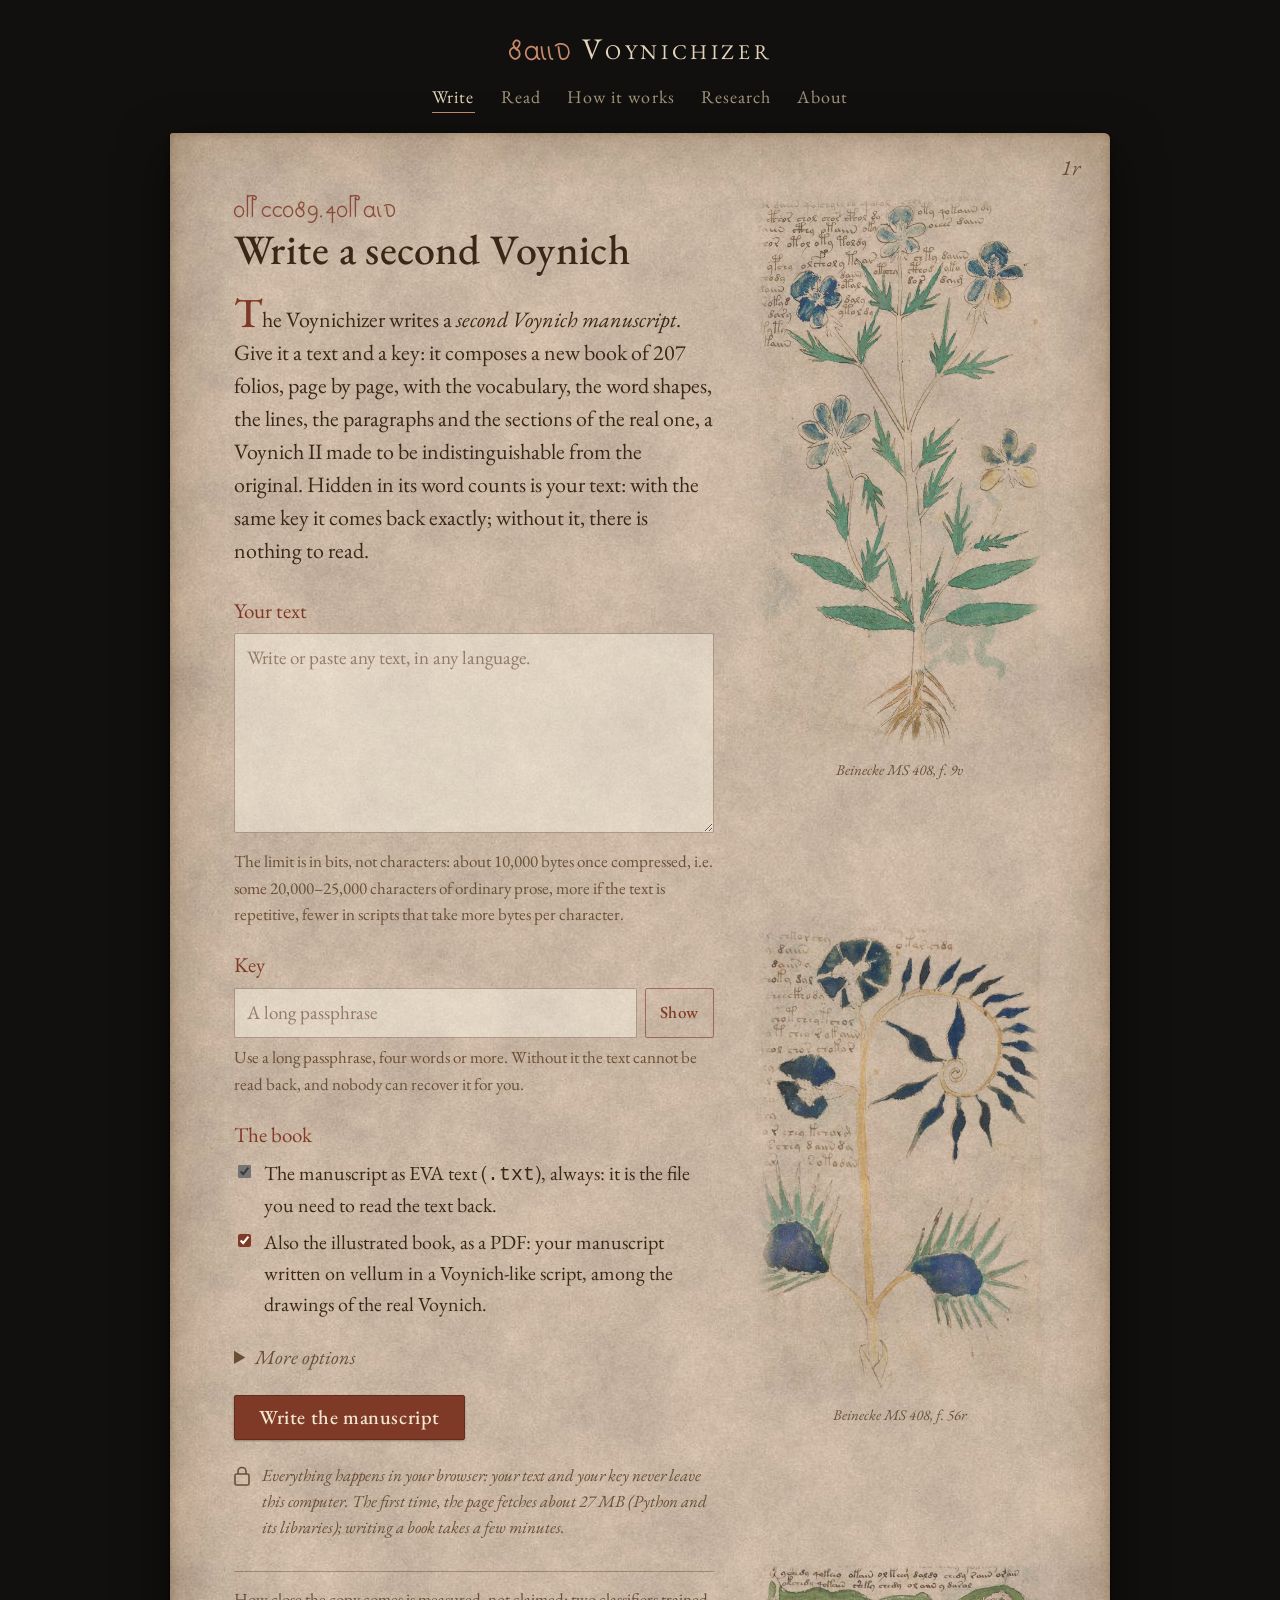
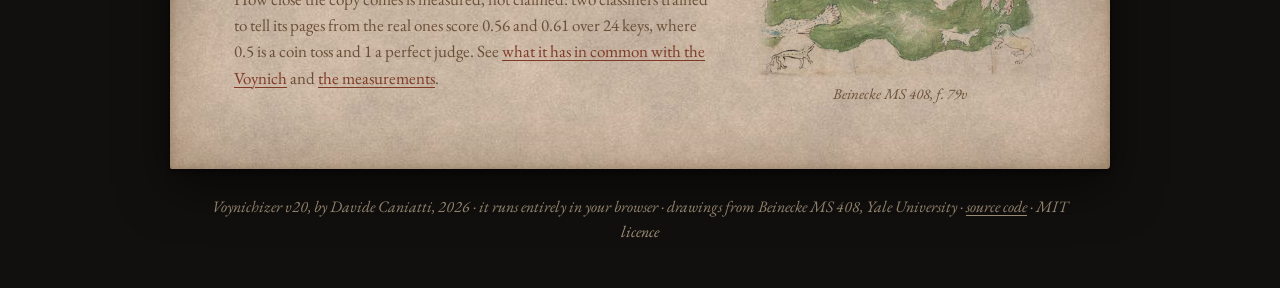
==== index.html @ 01b0e53f "Illustrated book: folios composed on vellum with the drawings of the real Voynich (153 cleaned drawi" ====
<!doctype html>
<html lang="en">
<head>
<meta charset="utf-8">
<meta name="viewport" content="width=device-width, initial-scale=1">
<title>Voynichizer · Write a second Voynich</title>
<meta name="description" content="Hide any text inside a Voynich-like manuscript, and read it back with the key. Runs entirely in your browser.">
<link rel="stylesheet" href="css/site.css">
<link rel="preload" href="engine/v20/VoynichizzatoreEVA.ttf" as="font" type="font/ttf" crossorigin>
<script type="module" src="js/write.js"></script>
</head>
<body>
<header class="masthead" id="top">
  <a class="title" href="./"><span class="mark" aria-hidden="true">daiin</span>Voynichizer</a>
  <nav aria-label="Pages">
    <a href="./" aria-current="page">Write</a><a href="read.html">Read</a><a href="how.html">How it works</a><a href="research.html">Research</a><a href="about.html">About</a>
  </nav>
</header>

<main class="folio">
  <div class="folio-no">1r</div>
  <div class="spread">
    <div class="text">
      <span class="tag" aria-hidden="true">okeeody.qokain</span>
      <h1>Write a second Voynich</h1>
      <p class="lead">The Voynichizer writes a <em>second Voynich manuscript</em>. Give it a text and a key: it composes a
        new book of 207 folios, page by page, with the vocabulary, the word shapes, the lines, the paragraphs and the
        sections of the real one, a Voynich II made to be indistinguishable from the original. Hidden in its word
        counts is your text: with the same key it comes back exactly; without it, there is nothing to read.</p>

      <form id="form" novalidate>
        <div class="field">
          <label for="text">Your text</label>
          <textarea id="text" spellcheck="false" placeholder="Write or paste any text, in any language."></textarea>
          <div class="hint" id="text-hint">The limit is in bits, not characters: about 10,000 bytes once compressed, i.e. some 20,000–25,000 characters of ordinary prose, more if the text is repetitive, fewer in scripts that take more bytes per character.</div>
        </div>
        <div class="field">
          <label for="key">Key</label>
          <div class="key-row">
            <input id="key" type="password" autocomplete="off" spellcheck="false" placeholder="A long passphrase">
            <button type="button" class="btn secondary small" id="show-key" aria-pressed="false">Show</button>
          </div>
          <div class="hint" id="key-hint">Use a long passphrase, four words or more. Without it the text cannot be read
            back, and nobody can recover it for you.</div>
        </div>
        <div class="field">
          <span class="label">The book</span>
          <label class="check"><input type="checkbox" checked disabled>
            <span>The manuscript as EVA text (<code>.txt</code>), always: it is the file you need to read the text back.</span></label>
          <label class="check"><input type="checkbox" id="want-pdf" checked>
            <span>Also the illustrated book, as a PDF: your manuscript written on vellum in a Voynich-like script,
              among the drawings of the real Voynich.</span></label>
        </div>
        <details>
          <summary>More options</summary>
          <label class="check"><input type="checkbox" id="empty">
            <span>A book with no message (the text is ignored). It cannot be told apart from a book that carries one.</span></label>
        </details>
        <div class="actions"><button class="btn" id="go" type="submit">Write the manuscript</button></div>
        <div class="message error" id="error" role="alert" hidden></div>
        <p class="privacy">
          <svg width="16" height="20" viewBox="0 0 16 20" aria-hidden="true"><rect x="1" y="8" width="14" height="11" rx="1.5" fill="none" stroke="currentColor" stroke-width="1.6"/><path d="M4 8 V5.5 a4 4 0 0 1 8 0 V8" fill="none" stroke="currentColor" stroke-width="1.6"/></svg>
          <span>Everything happens in your browser: your text and your key never leave this computer. The first time,
            the page fetches about 27&nbsp;MB (Python and its libraries); writing a book takes a few minutes.</span>
        </p>
        <p class="note" id="mobile-note" hidden>On a phone this may not work: writing a book needs about 500&nbsp;MB of
          memory. A computer is better.</p>
      </form>

      <section id="scriptorium" class="scriptorium" hidden>
        <div class="desk" id="desk" aria-hidden="true">
          <div class="sheet"><div class="lines"></div><div class="folio-label"></div></div>
          <figure class="desk-real" id="desk-real" hidden><img id="desk-img" alt=""><figcaption id="desk-cap"></figcaption></figure>
        </div>
        <p class="caption" id="caption" aria-live="polite">Sharpening the quill…</p>
        <div class="progress" role="progressbar" aria-label="Progress" aria-valuemin="0" aria-valuemax="100" id="progress"><div id="bar"></div></div>
        <p class="meta" id="meta">&nbsp;</p>
        <div class="actions" style="justify-content:center"><button class="btn secondary small" id="cancel" type="button">Stop</button></div>
      </section>
      <p class="note closing">How close the copy comes is measured, not claimed: two classifiers trained to tell its pages
        from the real ones score 0.56 and 0.61 over 24 keys, where 0.5 is a coin toss and 1 a perfect judge. See <a href="how.html#second">what it has in
        common with the Voynich</a> and <a href="how.html#measures">the measurements</a>.</p>
    </div>
    <div class="side">
      <figure class="illus">
        <img src="img/herbal-f9v.jpg" width="520" height="1000" alt="A plant with blue flowers, from the herbal section of the Voynich manuscript">
        <figcaption>Beinecke MS 408, f. 9v</figcaption>
      </figure>
    </div>
  </div>

  <section id="result" hidden>
    <h2>The manuscript is written</h2>
    <p id="summary"></p>
    <details class="tech">
      <summary>Technical details</summary>
      <div class="table-wrap"><table id="tech-table"></table></div>
    </details>
    <div class="downloads">
      <div class="download">
        <div><strong>The manuscript, in EVA</strong><p class="note">Keep this file: it is the one you need to read the text back. <span id="txt-name"></span></p></div>
        <a class="btn" id="dl-txt" download="voynichizer-manuscript.txt" href="#">Download .txt</a>
      </div>
      <div class="download" id="pdf-row" hidden>
        <div><strong>The illustrated book</strong><p class="note" id="pdf-note">Binding the book…</p></div>
        <a class="btn secondary" id="dl-pdf" download="voynichizer-book.pdf" href="#" hidden>Download PDF</a>
      </div>
    </div>
    <div class="viewer">
      <div class="viewer-bar">
        <div class="nav">
          <button class="btn secondary small" id="prev" type="button" aria-label="Previous folio">‹</button>
          <select id="folio" aria-label="Folio"></select>
          <button class="btn secondary small" id="next" type="button" aria-label="Next folio">›</button>
        </div>
        <div class="toggle" role="group" aria-label="Script">
          <button type="button" id="mode-script" aria-pressed="true">Script</button><button type="button" id="mode-eva" aria-pressed="false">EVA</button>
        </div>
      </div>
      <div class="pair">
        <div class="page" id="page"></div>
        <figure class="real" id="real">
          <a id="real-link" target="_blank" rel="noopener"><img id="real-img" alt=""></a>
          <figcaption id="real-cap"></figcaption>
        </figure>
      </div>
    </div>
    <div class="actions" style="justify-content:center;margin-top:28px"><button class="btn secondary" id="again" type="button">Write another</button></div>
  </section>
</main>

<a class="totop" href="#top" aria-label="Back to the top" hidden>↑</a>
<script src="js/top.js" defer></script>
<script src="js/margins.js" defer></script>

<footer class="colophon">
  Voynichizer v20, by Davide Caniatti, 2026 · it runs entirely in your browser · drawings from Beinecke MS 408, Yale University ·
  <a href="https://github.com/AndreottiVIII/voynichizzatore">source code</a> · MIT licence
</footer>
</body>
</html>
---- css/site.css ----
/* Voynichizer web site: every page is a folio of the Voynich manuscript as the Beinecke photographs show it, a leaf
   of vellum on black, written in brown ink, with a real drawing from the manuscript beside the text.
   The whole look is driven by the tokens below: change them to restyle the site. */
:root {
  --night: #12100e;              /* the black of the photographs */
  --night-text: #e2d3ba;
  --night-muted: #a4947c;
  --vellum: #d8c6ab;             /* fallback under the vellum texture */
  --ink: #3a2717;                /* iron-gall brown, darkened for reading */
  --ink-soft: #6a4f37;
  --ink-faint: rgba(70, 45, 25, .35);
  --red: #7f3a27;                /* the red-brown of the roots and of the marks on f1r */
  --red-deep: #652c1d;
  --green: #4f6a42;
  --blue: #405a6f;
  --field: rgba(255, 249, 236, .42);
  --error: #8e2216;
  --focus: #9a5a1c;
  --parchment: #ddccb0;          /* the sheets of the scribe and of the preview */
  --sheet-ink: #463220;
  --shadow: 0 2px 4px rgba(0, 0, 0, .5), 0 18px 50px rgba(0, 0, 0, .55);
  --text-font: "EB Garamond", "Iowan Old Style", "Palatino Linotype", Palatino, Georgia, serif;
  --mono: ui-monospace, "Cascadia Mono", Consolas, "Liberation Mono", monospace;
  color-scheme: dark;
}

@font-face {
  font-family: "EB Garamond";
  src: url("../fonts/eb-garamond-latin-wght-normal.woff2") format("woff2");
  font-weight: 400 800;
  font-style: normal;
  font-display: swap;
}
@font-face {
  font-family: "EB Garamond";
  src: url("../fonts/eb-garamond-latin-wght-italic.woff2") format("woff2");
  font-weight: 400 800;
  font-style: italic;
  font-display: swap;
}
@font-face {
  font-family: "Voynichizer EVA";
  src: url("../engine/v20/VoynichizzatoreEVA.ttf") format("truetype");
  font-display: block;
}

* { box-sizing: border-box; }
html { -webkit-text-size-adjust: 100%; }
body {
  margin: 0;
  background: var(--night);
  color: var(--night-text);
  font: 20px/1.55 var(--text-font);
}
a { color: var(--red); text-underline-offset: 3px; text-decoration-thickness: 1px; }
a:hover { color: var(--red-deep); }
:focus-visible { outline: 2px solid var(--focus); outline-offset: 2px; }

/* ---------------------------------------------------------------- on the black: title, pages, colophon */
.masthead { max-width: 1000px; margin: 0 auto; padding: 26px 16px 20px; text-align: center; }
.title {
  display: inline-flex;
  align-items: baseline;
  gap: 12px;
  color: var(--night-text);
  text-decoration: none;
  font-size: 30px;
  font-variant-caps: small-caps;
  letter-spacing: .12em;
}
.title:hover { color: #fff3dc; }
.title .mark { font-family: "Voynichizer EVA"; font-variant-caps: normal; letter-spacing: 0; color: #c98a6c; font-size: 28px; }
.masthead nav {
  display: flex;
  flex-wrap: wrap;
  justify-content: center;
  gap: 2px 26px;
  margin-top: 8px;
  font-size: 18px;
  letter-spacing: .06em;
}
.masthead nav a { color: var(--night-muted); text-decoration: none; padding: 2px 0; border-bottom: 1px solid transparent; }
.masthead nav a:hover { color: var(--night-text); }
.masthead nav a[aria-current="page"] { color: var(--night-text); border-bottom-color: #c98a6c; }
.colophon {
  max-width: 900px;
  margin: 0 auto;
  padding: 26px 16px 44px;
  text-align: center;
  color: var(--night-muted);
  font-size: 16px;
  font-style: italic;
}
.colophon a { color: inherit; }

/* ---------------------------------------------------------------- the folio */
.folio {
  position: relative;
  max-width: 940px;
  margin: 0 auto;
  padding: 58px 64px 64px;
  background: url("../img/vellum-tile.jpg") 0 0 / 900px 900px repeat, var(--vellum);
  color: var(--ink);
  border-radius: 3px 6px 4px 2px;
  box-shadow: inset 0 0 70px rgba(95, 62, 30, .38), inset 0 0 8px rgba(95, 62, 30, .35), var(--shadow);
}
.folio-no {                       /* the folio number, top right, as in the manuscript */
  position: absolute;
  right: 30px;
  top: 18px;
  font-size: 22px;
  font-style: italic;
  color: var(--ink-soft);
}
.spread { display: grid; grid-template-columns: minmax(0, 1fr) 36%; gap: 8px 40px; align-items: start; }
.spread.narrow { grid-template-columns: minmax(0, 1fr) 26%; }
.side { display: flex; flex-direction: column; align-items: center; justify-content: space-between; gap: 34px; align-self: stretch; }
.side .illus { width: 100%; }
.spread > .text { min-width: 0; }
.illus { margin: 0; text-align: center; }
.illus img { width: 100%; height: auto; display: block; mix-blend-mode: multiply; }
.illus figcaption { margin-top: 4px; font-size: 15px; font-style: italic; color: var(--ink-soft); }

/* ---------------------------------------------------------------- writing on the folio */
.tag {                           /* a Voynich-like label above the title, as next to the drawings */
  display: block;
  margin-bottom: 2px;
  font-family: "Voynichizer EVA";
  font-size: 22px;
  color: var(--red);
  opacity: .85;
}
h1 { margin: 0 0 18px; font-size: 42px; line-height: 1.1; font-weight: 500; color: var(--ink); letter-spacing: .01em; }
h2 { margin: 36px 0 10px; font-size: 26px; font-weight: 500; color: var(--red); }
h3 { margin: 24px 0 6px; font-size: 21px; font-weight: 600; color: var(--ink); }
p { margin: 0 0 14px; }
.lead { font-size: 22px; line-height: 1.5; margin-bottom: 28px; }
.lead::first-letter { font-size: 1.9em; line-height: 1; color: var(--red); font-weight: 500; }
.note { font-size: 17px; color: var(--ink-soft); }
.prose ul { padding-left: 1.2em; }
.prose li { margin-bottom: 6px; }
.prose li::marker { color: var(--red); }
.prose table { border-collapse: collapse; width: 100%; font-size: 18px; margin: 12px 0 22px; }
.prose th, .prose td { border-bottom: 1px solid var(--ink-faint); padding: 7px 8px; text-align: left; vertical-align: top; }
.prose th { color: var(--red); font-weight: 500; }
.prose code { font-family: var(--mono); font-size: .8em; background: var(--field); padding: 1px 5px; border-radius: 2px; }

/* ---------------------------------------------------------------- forms, written in the same ink */
.field { margin-bottom: 22px; }
.field > label, .field > .label { display: block; margin-bottom: 6px; font-size: 21px; color: var(--red); }
textarea, input[type="text"], input[type="password"], select {
  width: 100%;
  font: 19px/1.5 var(--text-font);
  color: var(--ink);
  background: var(--field);
  border: 1px solid var(--ink-faint);
  border-radius: 2px;
  padding: 10px 12px;
}
textarea::placeholder, input::placeholder { color: rgba(90, 64, 42, .6); }
textarea:focus, input:focus, select:focus { outline: 2px solid rgba(154, 90, 28, .45); outline-offset: 0; border-color: var(--focus); }
textarea { min-height: 200px; resize: vertical; }
.hint { font-size: 17px; color: var(--ink-soft); margin-top: 6px; }
.hint.bad { color: var(--error); }
.key-row { display: flex; gap: 8px; }
.key-row input { flex: 1; min-width: 0; }
.check, .field > label.check {
  display: flex;
  gap: 10px;
  align-items: flex-start;
  margin: 6px 0;
  font-size: inherit;
  color: var(--ink);
}
.check input { margin-top: 7px; accent-color: var(--red); }
details { margin: 4px 0 22px; }
summary { cursor: pointer; color: var(--ink-soft); font-style: italic; }

.btn {
  display: inline-flex;
  align-items: center;
  justify-content: center;
  gap: 8px;
  padding: 11px 24px 12px;
  font: 500 20px/1 var(--text-font);
  letter-spacing: .03em;
  color: #f4e8d3;
  background: var(--red);
  border: 1px solid var(--red-deep);
  border-radius: 2px;
  box-shadow: 0 1px 2px rgba(50, 20, 5, .35);
  cursor: pointer;
  text-decoration: none;
}
.btn:hover { color: #fff6e6; background: var(--red-deep); }
.btn.secondary { color: var(--red); background: transparent; border-color: rgba(127, 58, 39, .6); box-shadow: none; }
.btn.secondary:hover { background: rgba(127, 58, 39, .08); color: var(--red-deep); }
.btn.small { padding: 7px 14px 8px; font-size: 17px; }
.btn:disabled { opacity: .5; cursor: not-allowed; }
.actions { display: flex; flex-wrap: wrap; gap: 14px; align-items: center; margin-top: 10px; }

.message { padding: 10px 14px; margin: 18px 0; border-left: 3px solid currentColor; background: rgba(255, 240, 230, .45); }
.message.error { color: var(--error); }
.privacy { display: flex; gap: 12px; align-items: flex-start; font-size: 17px; color: var(--ink-soft); margin-top: 22px; font-style: italic; }
.privacy svg { flex: none; margin-top: 4px; }

/* ---------------------------------------------------------------- the scribe at work: a leaf on black, as in the photographs */
.scriptorium { text-align: center; }
.desk {
  position: relative;
  display: flex;
  justify-content: center;
  margin: 4px 0 18px;
  padding: 26px 16px 34px;
  background: var(--night);
  border-radius: 2px;
  perspective: 1400px;
  overflow: hidden;
}
.sheet {
  position: relative;
  width: min(330px, 100%);
  aspect-ratio: 6 / 8.6;
  background: url("../img/vellum.jpg") center / cover, var(--parchment);
  color: var(--sheet-ink);
  border-radius: 2px 4px 3px 2px;
  box-shadow: inset 0 0 36px rgba(95, 62, 30, .4), 0 6px 18px rgba(0, 0, 0, .6);
  padding: 9% 10% 12%;
  text-align: left;
  transform-origin: left center;
}
.sheet .lines { height: 100%; font-family: "Voynichizer EVA"; font-size: 16px; line-height: 1.75; overflow: hidden; }
.sheet .line { white-space: nowrap; height: 1.75em; }
.sheet .line.para { margin-top: .875em; }
.sheet .folio-label, .page .folio-label {
  position: absolute;
  right: 7%;
  top: 3%;
  font: italic 14px var(--text-font);
  color: #6f5841;
}
.sheet.turning { animation: turn .7s ease-in forwards; }
@keyframes turn { to { transform: rotateY(-70deg) translateX(-12%); opacity: 0; } }
.quill {
  position: absolute;
  left: 0;
  top: 0;
  pointer-events: none;
  transition: transform 80ms linear;
  filter: drop-shadow(2px 5px 3px rgba(0, 0, 0, .45));
}
.quill .vane { fill: #f3ead8; stroke: #6b5a44; stroke-width: 1.2; }
.quill .barbs { stroke: #b9a98c; stroke-width: 1; fill: none; }
.quill .shaft { stroke: #5a4630; stroke-width: 2.4; fill: none; }
.quill .nib { fill: #2b2117; }
.quill.writing svg { animation: scratch .32s ease-in-out infinite alternate; transform-origin: 3px 99px; }
@keyframes scratch { from { transform: rotate(-2.5deg); } to { transform: rotate(2deg); } }
.caption { font-size: 21px; font-style: italic; min-height: 1.5em; margin: 0 0 10px; }
.progress { height: 6px; max-width: 420px; margin: 0 auto; background: var(--ink-faint); border-radius: 3px; overflow: hidden; }
.progress > div { height: 100%; width: 0; background: var(--red); transition: width .4s ease; }
.meta { font-size: 17px; color: var(--ink-soft); margin-top: 8px; }

/* ---------------------------------------------------------------- the finished manuscript */
.downloads { display: grid; gap: 12px; margin: 22px 0 30px; }
.download {
  display: flex;
  flex-wrap: wrap;
  gap: 10px 18px;
  align-items: center;
  justify-content: space-between;
  padding: 14px 18px;
  border: 1px solid var(--ink-faint);
  background: var(--field);
}
.download strong { display: block; font-weight: 600; }
.download .note { margin: 0; }
.viewer { background: var(--night); padding: 22px 16px 26px; border-radius: 2px; }
.viewer-bar { display: flex; flex-wrap: wrap; gap: 10px; align-items: center; justify-content: space-between; margin-bottom: 16px; color: var(--night-text); }
.viewer-bar .nav { display: flex; gap: 6px; align-items: center; }
.viewer-bar select { width: auto; padding: 5px 10px; font-size: 17px; color: var(--night-text); background: #1d1915; border-color: #3a322a; }
.viewer .btn.secondary { color: var(--night-text); border-color: #5a4d40; }
.viewer .btn.secondary:hover { background: #241f1a; color: #fff3dc; }
.toggle { display: inline-flex; border: 1px solid #5a4d40; border-radius: 2px; overflow: hidden; }
.toggle button { font: 17px var(--text-font); padding: 6px 14px 7px; border: 0; background: transparent; color: var(--night-muted); cursor: pointer; }
.toggle button[aria-pressed="true"] { background: #e2d3ba; color: var(--night); }
.page {
  position: relative;
  width: min(540px, 100%);
  aspect-ratio: 6 / 8.6;
  margin: 0 auto;
  background: url("../img/vellum.jpg") center / cover, var(--parchment);
  color: var(--sheet-ink);
  border-radius: 2px 4px 3px 2px;
  box-shadow: inset 0 0 50px rgba(95, 62, 30, .4), 0 6px 18px rgba(0, 0, 0, .6);
  padding: 7.5% 10% 9%;
}
.page .lines { font-family: "Voynichizer EVA"; line-height: 1.75; height: 100%; overflow: hidden; }
.page.illustrated { padding: 0; background: none; box-shadow: 0 6px 18px rgba(0, 0, 0, .6); }
.page.illustrated canvas { width: 100%; height: 100%; display: block; border-radius: 2px 4px 3px 2px; }
.page.eva .lines { font-family: var(--mono); }
.page .line { white-space: nowrap; }
.page .line.para { margin-top: .875em; }

/* ---------------------------------------------------------------- reading */
.drop, .field > label.drop {
  display: block;
  margin: 0;
  font-size: inherit;
  color: var(--ink-soft);
  padding: 22px 16px;
  text-align: center;
  border: 1.5px dashed var(--ink-faint);
  background: var(--field);
  cursor: pointer;
}
.drop.over { border-color: var(--red); color: var(--ink); }
.drop strong { color: var(--ink); font-weight: 600; }
.drop input { display: none; }
.output { min-height: 220px; white-space: pre-wrap; }
.soon { text-align: center; padding: 10px 0 20px; font-size: 24px; font-style: italic; color: var(--ink-soft); }
.totop {
  position: fixed;
  right: 22px;
  bottom: 26px;
  width: 46px;
  height: 46px;
  display: flex;
  align-items: center;
  justify-content: center;
  border-radius: 50%;
  font-size: 24px;
  line-height: 1;
  text-decoration: none;
  color: #f4e8d3;
  background: var(--red);
  border: 1px solid var(--red-deep);
  box-shadow: 0 2px 8px rgba(0, 0, 0, .45);
  z-index: 10;
}
.totop:hover { background: var(--red-deep); color: #fff6e6; }
.colophon-note { font-style: italic; color: var(--ink-soft); border-left: 2px solid var(--red); padding: 2px 0 2px 14px; margin: 0 0 24px; }
.note.closing { margin-top: 30px; padding-top: 14px; border-top: 1px solid var(--ink-faint); }
.tech table { border-collapse: collapse; width: 100%; font-size: 17px; margin: 8px 0 4px; }
.tech td { border-bottom: 1px solid var(--ink-faint); padding: 6px 8px; vertical-align: top; }
.tech td:first-child { color: var(--ink-soft); width: 45%; }
.tech code { font-family: var(--mono); font-size: .78em; word-break: break-all; }

/* real folios beside the scribe and beside the preview */
.desk { gap: 26px; align-items: center; }
.desk-real { margin: 0; width: min(230px, 40%); flex: none; text-align: center; }
.desk-real img { width: 100%; height: auto; display: block; box-shadow: 0 6px 18px rgba(0, 0, 0, .6); }
.desk-real figcaption { margin-top: 6px; font: italic 15px var(--text-font); color: var(--night-muted); }
.pair { display: grid; grid-template-columns: minmax(0, 1fr) minmax(0, 1fr); gap: 18px; align-items: start; }
.pair .page { width: 100%; }
.real { margin: 0; text-align: center; }
.real img { width: 100%; height: auto; display: block; box-shadow: 0 6px 18px rgba(0, 0, 0, .6); }
.real figcaption { margin-top: 8px; font: italic 15px var(--text-font); color: var(--night-muted); }
.toc { margin: 6px 0 26px; padding: 14px 18px 8px; border: 1px solid var(--ink-faint); background: var(--field); }
.toc ol { margin: 0; padding-left: 1.4em; columns: 2; column-gap: 34px; font-size: 18px; }
.toc li { break-inside: avoid; margin-bottom: 3px; }
.toc a { text-decoration: none; }
.toc a:hover { text-decoration: underline; }
.diagram { margin: 8px 0 18px; }
.diagram svg { width: 100%; height: auto; display: block; }
.formula { display: block; text-align: center; font-style: italic; margin: 8px 0 12px; font-size: 1.05em; }
pre.file { font-family: var(--mono); font-size: 13px; line-height: 1.5; background: var(--field); border: 1px solid var(--ink-faint);
  padding: 10px 12px; overflow-x: auto; white-space: pre; }
.table-wrap { overflow-x: auto; }
.prose h2 { scroll-margin-top: 16px; }

[hidden] { display: none !important; }

@media (max-width: 760px) {
  body { font-size: 18px; }
  .masthead { padding-top: 18px; }
  .title { font-size: 26px; }
  .masthead nav { font-size: 17px; gap: 2px 18px; }
  .folio { padding: 46px 22px 50px; border-radius: 0; }
  .folio-no { right: 18px; top: 12px; font-size: 19px; }
  .spread, .spread.narrow { grid-template-columns: 1fr; }
  .spread > .side { order: -1; flex-direction: row; justify-content: center; margin: 0 auto 8px; }
  .side .extra { display: none; }
  .side .illus img { width: auto; max-width: 100%; max-height: 260px; margin: 0 auto; }
  .spread.narrow > .side { display: none; }
  .toc ol { columns: 1; }
  .pair { grid-template-columns: 1fr; }
  .desk-real { display: none; }
  h1 { font-size: 34px; }
  .lead { font-size: 19px; }
}
@media (prefers-reduced-motion: reduce) {
  .quill, .quill.writing svg, .sheet.turning, .progress > div { animation: none; transition: none; }
}
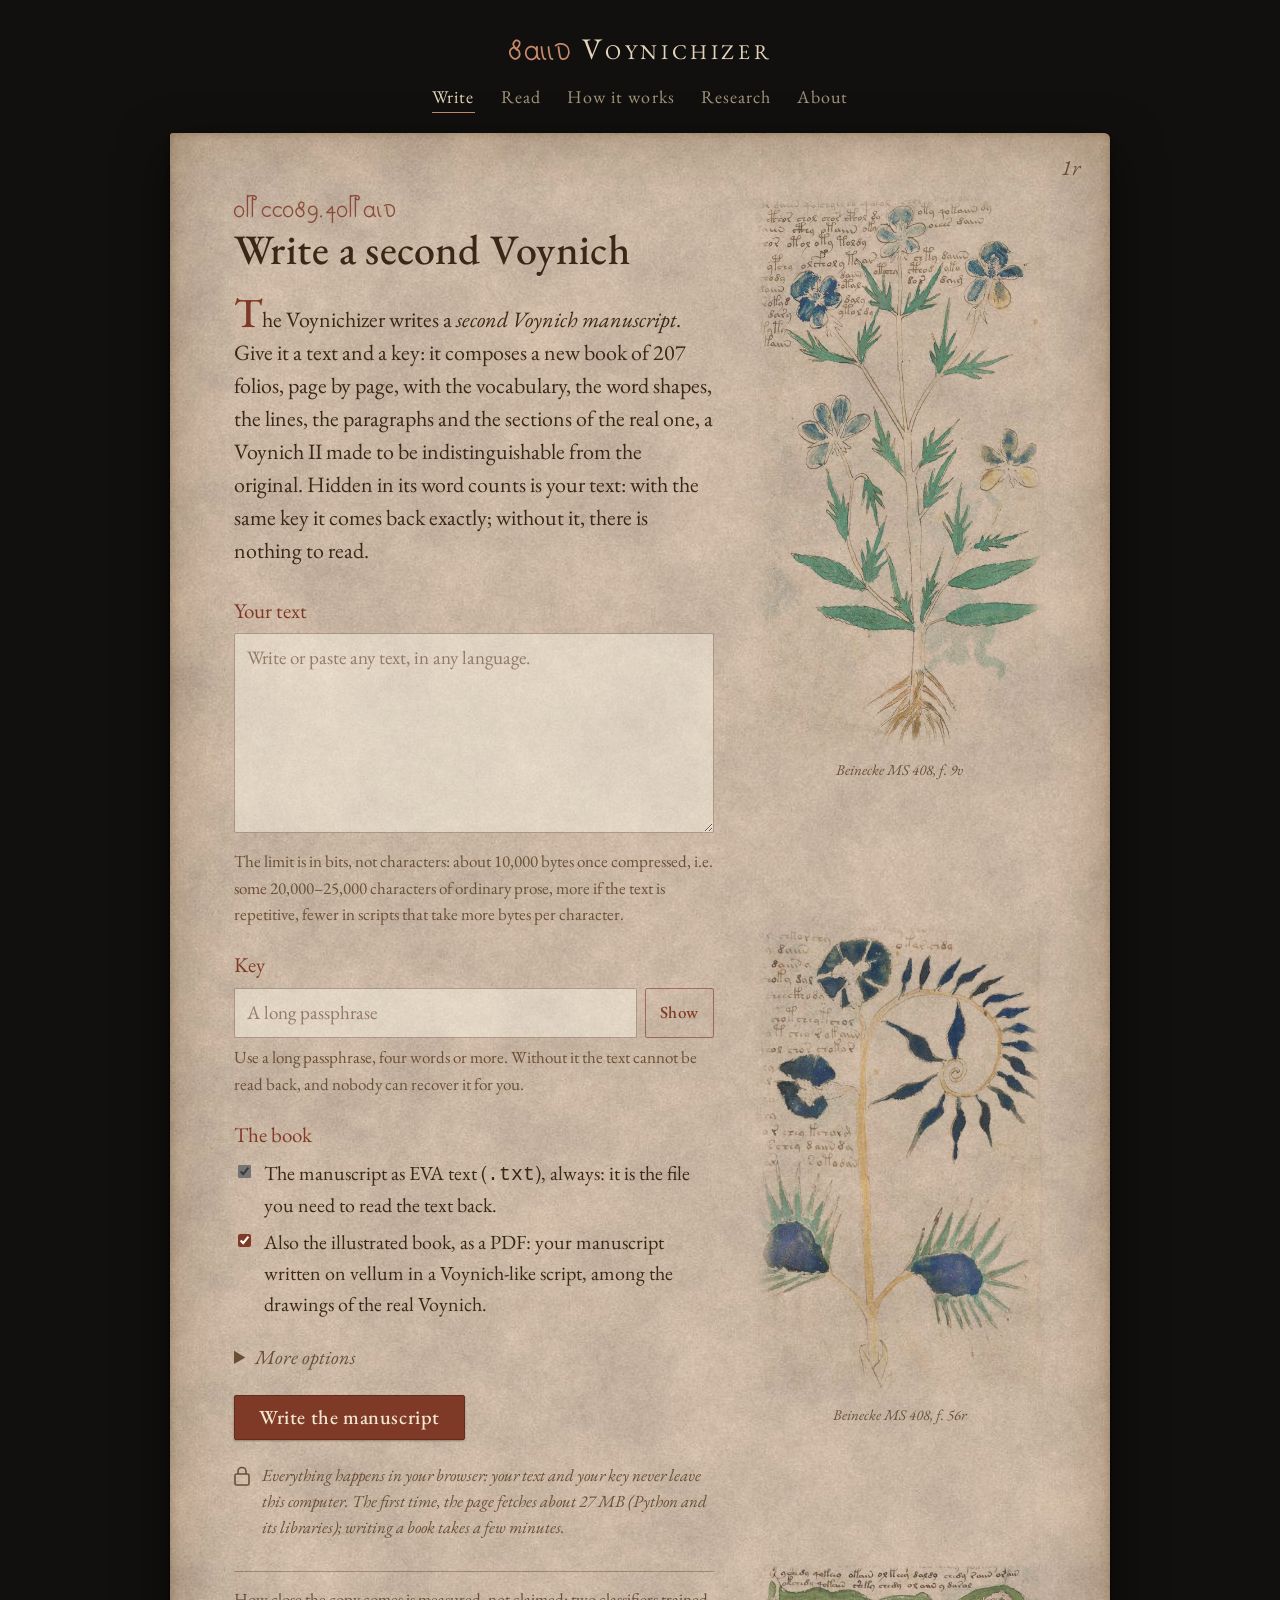
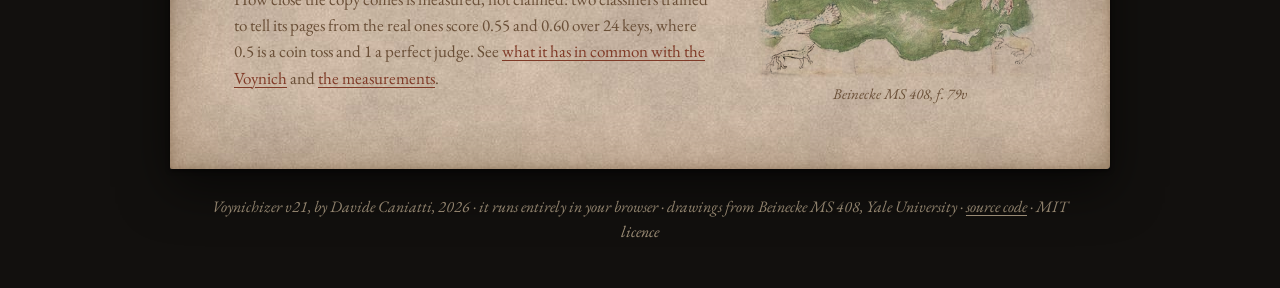
==== commit 47ea4d0b: "Site on v21 (engine/v21, commit 4b1383c); texts and measurements updated to v21; v21 checked in the " ====
--- a/index.html
+++ b/index.html
@@ -6,7 +6,7 @@
 <title>Voynichizer · Write a second Voynich</title>
 <meta name="description" content="Hide any text inside a Voynich-like manuscript, and read it back with the key. Runs entirely in your browser.">
 <link rel="stylesheet" href="css/site.css">
-<link rel="preload" href="engine/v20/VoynichizzatoreEVA.ttf" as="font" type="font/ttf" crossorigin>
+<link rel="preload" href="engine/v21/VoynichizzatoreEVA.ttf" as="font" type="font/ttf" crossorigin>
 <script type="module" src="js/write.js"></script>
 </head>
 <body>
@@ -78,7 +78,7 @@
         <div class="actions" style="justify-content:center"><button class="btn secondary small" id="cancel" type="button">Stop</button></div>
       </section>
       <p class="note closing">How close the copy comes is measured, not claimed: two classifiers trained to tell its pages
-        from the real ones score 0.56 and 0.61 over 24 keys, where 0.5 is a coin toss and 1 a perfect judge. See <a href="how.html#second">what it has in
+        from the real ones score 0.55 and 0.60 over 24 keys, where 0.5 is a coin toss and 1 a perfect judge. See <a href="how.html#second">what it has in
         common with the Voynich</a> and <a href="how.html#measures">the measurements</a>.</p>
     </div>
     <div class="side">
@@ -134,7 +134,7 @@
 <script src="js/margins.js" defer></script>
 
 <footer class="colophon">
-  Voynichizer v20, by Davide Caniatti, 2026 · it runs entirely in your browser · drawings from Beinecke MS 408, Yale University ·
+  Voynichizer v21, by Davide Caniatti, 2026 · it runs entirely in your browser · drawings from Beinecke MS 408, Yale University ·
   <a href="https://github.com/AndreottiVIII/voynichizzatore">source code</a> · MIT licence
 </footer>
 </body>
--- a/css/site.css
+++ b/css/site.css
@@ -40,7 +40,7 @@
 }
 @font-face {
   font-family: "Voynichizer EVA";
-  src: url("../engine/v20/VoynichizzatoreEVA.ttf") format("truetype");
+  src: url("../engine/v21/VoynichizzatoreEVA.ttf") format("truetype");
   font-display: block;
 }
 
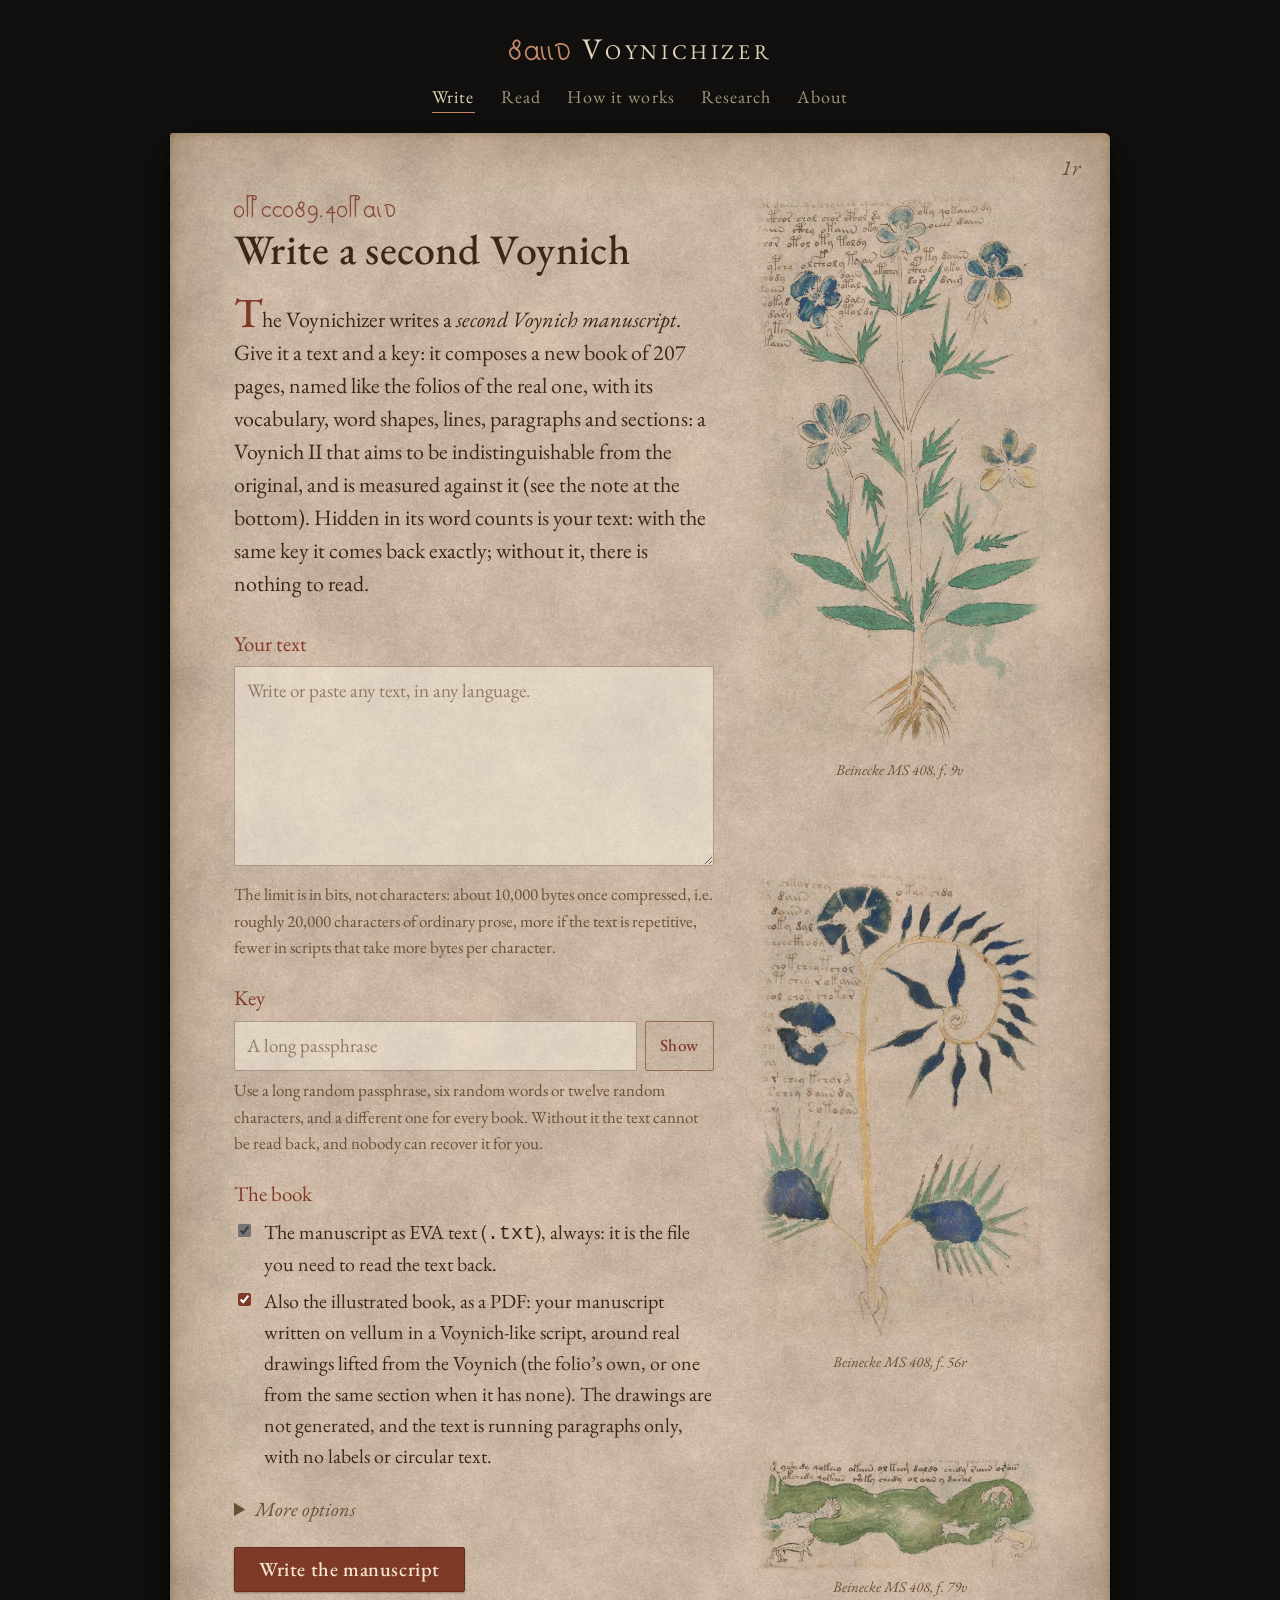
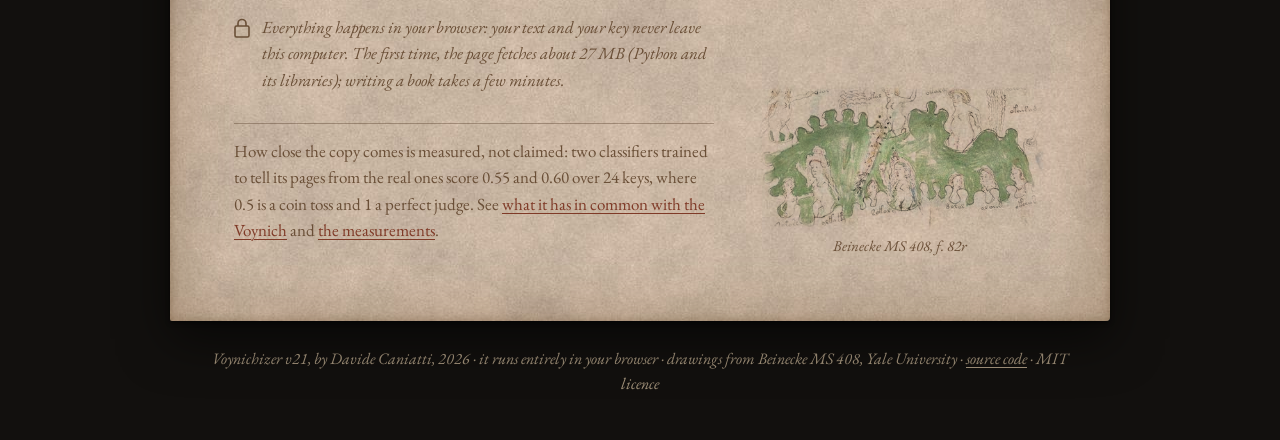
==== commit 3ac4af6d: "Site aligned with the final white paper v2 (extended review of every page) - 207 pages with the foli" ====
--- a/index.html
+++ b/index.html
@@ -5,6 +5,22 @@
 <meta name="viewport" content="width=device-width, initial-scale=1">
 <title>Voynichizer · Write a second Voynich</title>
 <meta name="description" content="Hide any text inside a Voynich-like manuscript, and read it back with the key. Runs entirely in your browser.">
+<link rel="icon" href="favicon.svg" type="image/svg+xml">
+<link rel="icon" href="favicon.ico" sizes="16x16 32x32 48x48">
+<link rel="apple-touch-icon" href="apple-touch-icon.png">
+<meta property="og:type" content="website">
+<meta property="og:site_name" content="Voynichizer">
+<meta property="og:title" content="Voynichizer · Write a second Voynich">
+<meta property="og:description" content="Hide any text inside a Voynich-like manuscript, and read it back with the key. Runs entirely in your browser.">
+<meta property="og:url" content="https://voynichizer.com/">
+<meta property="og:image" content="https://voynichizer.com/preview.jpg">
+<meta property="og:image:secure_url" content="https://voynichizer.com/preview.jpg">
+<meta property="og:image:type" content="image/jpeg">
+<meta property="og:image:width" content="1200">
+<meta property="og:image:height" content="630">
+<meta property="og:image:alt" content="A plant with blue flowers from the Voynich manuscript, beside the title: Voynichizer, write a second Voynich manuscript">
+<meta name="twitter:card" content="summary_large_image">
+<meta name="twitter:image" content="https://voynichizer.com/preview.jpg">
 <link rel="stylesheet" href="css/site.css">
 <link rel="preload" href="engine/v21/VoynichizzatoreEVA.ttf" as="font" type="font/ttf" crossorigin>
 <script type="module" src="js/write.js"></script>
@@ -24,15 +40,16 @@
       <span class="tag" aria-hidden="true">okeeody.qokain</span>
       <h1>Write a second Voynich</h1>
       <p class="lead">The Voynichizer writes a <em>second Voynich manuscript</em>. Give it a text and a key: it composes a
-        new book of 207 folios, page by page, with the vocabulary, the word shapes, the lines, the paragraphs and the
-        sections of the real one, a Voynich II made to be indistinguishable from the original. Hidden in its word
-        counts is your text: with the same key it comes back exactly; without it, there is nothing to read.</p>
+        new book of 207 pages, named like the folios of the real one, with its vocabulary, word shapes, lines,
+        paragraphs and sections: a Voynich II that aims to be indistinguishable from the original, and is measured
+        against it (see the note at the bottom). Hidden in its word counts is your text: with the same key it comes back
+        exactly; without it, there is nothing to read.</p>
 
       <form id="form" novalidate>
         <div class="field">
           <label for="text">Your text</label>
           <textarea id="text" spellcheck="false" placeholder="Write or paste any text, in any language."></textarea>
-          <div class="hint" id="text-hint">The limit is in bits, not characters: about 10,000 bytes once compressed, i.e. some 20,000–25,000 characters of ordinary prose, more if the text is repetitive, fewer in scripts that take more bytes per character.</div>
+          <div class="hint" id="text-hint">The limit is in bits, not characters: about 10,000 bytes once compressed, i.e. roughly 20,000 characters of ordinary prose, more if the text is repetitive, fewer in scripts that take more bytes per character.</div>
         </div>
         <div class="field">
           <label for="key">Key</label>
@@ -40,8 +57,9 @@
             <input id="key" type="password" autocomplete="off" spellcheck="false" placeholder="A long passphrase">
             <button type="button" class="btn secondary small" id="show-key" aria-pressed="false">Show</button>
           </div>
-          <div class="hint" id="key-hint">Use a long passphrase, four words or more. Without it the text cannot be read
-            back, and nobody can recover it for you.</div>
+          <div class="hint" id="key-hint">Use a long random passphrase, six random words or twelve random characters,
+            and a different one for every book. Without it the text cannot be read back, and nobody can recover it for
+            you.</div>
         </div>
         <div class="field">
           <span class="label">The book</span>
@@ -49,12 +67,15 @@
             <span>The manuscript as EVA text (<code>.txt</code>), always: it is the file you need to read the text back.</span></label>
           <label class="check"><input type="checkbox" id="want-pdf" checked>
             <span>Also the illustrated book, as a PDF: your manuscript written on vellum in a Voynich-like script,
-              among the drawings of the real Voynich.</span></label>
+              around real drawings lifted from the Voynich (the folio’s own, or one from the same section when it has
+              none). The drawings are not generated, and the text is running paragraphs only, with no labels or circular
+              text.</span></label>
         </div>
         <details>
           <summary>More options</summary>
           <label class="check"><input type="checkbox" id="empty">
-            <span>A book with no message (the text is ignored). It cannot be told apart from a book that carries one.</span></label>
+            <span>A book with no message (the text is ignored). Without the key it cannot be told apart from a book that
+              carries one: a classifier trained to separate them scores AUC 0.506, that is, it guesses.</span></label>
         </details>
         <div class="actions"><button class="btn" id="go" type="submit">Write the manuscript</button></div>
         <div class="message error" id="error" role="alert" hidden></div>
--- a/css/site.css
+++ b/css/site.css
@@ -317,6 +317,23 @@
 .drop strong { color: var(--ink); font-weight: 600; }
 .drop input { display: none; }
 .output { min-height: 220px; white-space: pre-wrap; }
+.file-status { margin: 10px 0 0; font-size: 17px; min-height: 0; }
+.file-status:empty { display: none; }
+.file-status.ok { color: var(--green); padding: 8px 12px; border-left: 3px solid var(--green); background: rgba(240, 248, 230, .45); }
+.file-status.bad { color: var(--error); padding: 8px 12px; border-left: 3px solid var(--error); background: rgba(255, 240, 230, .45); }
+/* research page */
+.subtitle { font-size: 22px; font-style: italic; color: var(--ink-soft); margin: -6px 0 14px; }
+.byline { font-size: 19px; margin-bottom: 22px; }
+.byline .aff { color: var(--ink-soft); font-size: .9em; }
+.download.paper { margin: 6px 0 8px; }
+.paper-links { margin: 0 0 26px; }
+ol.findings .prior { display: block; margin-top: 4px; font-size: .9em; font-style: italic; color: var(--ink-soft); }
+.abstract p { text-align: justify; hyphens: auto; }
+ol.findings { padding-left: 1.6em; }
+ol.findings li { margin-bottom: 10px; }
+ol.findings li::marker { color: var(--red); font-weight: 600; }
+code.eva { font-family: var(--mono); font-size: .82em; background: none; border: 0; padding: 0; color: var(--red-deep); }
+.cite { padding: 10px 14px; border-left: 3px solid var(--ink-faint); background: var(--field); }
 .soon { text-align: center; padding: 10px 0 20px; font-size: 24px; font-style: italic; color: var(--ink-soft); }
 .totop {
   position: fixed;
